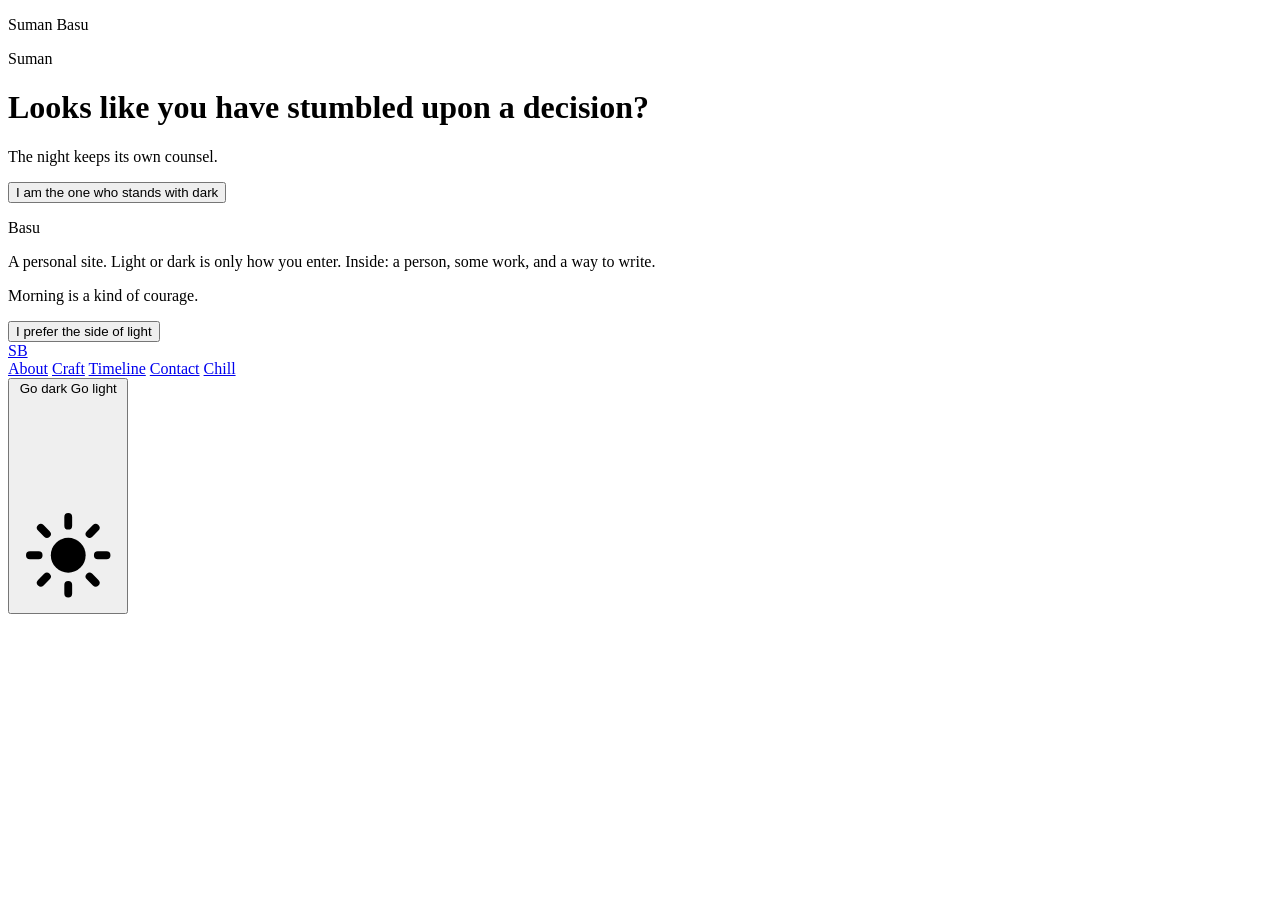
==== personal/index.html @ ae015542 "Add personal website structure and content" ====
<!DOCTYPE html>
<html lang="en">
  <head>
    <meta charset="UTF-8" />
    <meta name="viewport" content="width=device-width, initial-scale=1.0" />
    <meta
      name="description"
      content="Suman Basu - software test engineer in Kolkata. Automation, a little theatre, and the habit of asking better questions."
    />
    <meta name="theme-color" content="#000000" />
    <title>Suman Basu</title>
    <link rel="preconnect" href="https://fonts.googleapis.com" />
    <link rel="preconnect" href="https://fonts.gstatic.com" crossorigin />
    <link
      href="https://fonts.googleapis.com/css2?family=Fraunces:ital,opsz,wght@0,9..144,400;0,9..144,500;0,9..144,600;1,9..144,400&family=Outfit:wght@300;400;500;600&display=swap"
      rel="stylesheet"
    />
    <link rel="icon" href="favicon.svg" type="image/svg+xml" />
    <link rel="stylesheet" href="styles.css" />
    <noscript>
      <style>
        body.gate-open {
          overflow: auto;
          height: auto;
        }
        body.gate-open .nav {
          display: grid;
        }
        .gate {
          display: none !important;
        }
        .site[hidden] {
          display: block !important;
        }
        :root {
          --bg: #f4f1ea;
          --bg-elevated: #fffdf8;
          --text: #14110e;
          --muted: #5c574f;
          --line: #ddd6c8;
          --accent: #9a3b24;
          --shadow: rgba(20, 17, 14, 0.08);
        }
      </style>
    </noscript>
  </head>
  <body class="gate-open">
    <div id="gate" class="gate" role="dialog" aria-modal="true" aria-labelledby="gate-question">
      <div class="gate__panel gate__panel--dark">
        <div class="gate__intro">
          <p class="gate__name-full">Suman Basu</p>
          <p class="gate__given" aria-hidden="true">Suman</p>
          <h1 id="gate-question" class="gate__question">
            Looks like you have stumbled upon a decision?
          </h1>
        </div>
        <div class="gate__controls gate__controls--dark">
          <p class="gate__aside">The night keeps its own counsel.</p>
          <button class="gate__choice" type="button" data-theme="dark">
            I am the one who stands with dark
          </button>
        </div>
      </div>
      <div class="gate__panel gate__panel--light">
        <div class="gate__intro">
          <p class="gate__family" aria-hidden="true">Basu</p>
          <p class="gate__hint">
            A personal site. Light or dark is only how you enter. Inside: a person,
            some work, and a way to write.
          </p>
        </div>
        <div class="gate__controls gate__controls--light">
          <p class="gate__aside">Morning is a kind of courage.</p>
          <button class="gate__choice" type="button" data-theme="light">
            I prefer the side of light
          </button>
        </div>
      </div>
    </div>

    <header class="nav">
      <a class="nav__mark" href="#intro" aria-label="Suman Basu, home">SB</a>
      <nav class="nav__links" aria-label="Primary">
        <a href="#about">About</a>
        <a href="#craft">Craft</a>
        <a href="#timeline">Timeline</a>
        <a href="#contact">Contact</a>
        <a href="#chill">Chill</a>
      </nav>
      <div class="nav__actions">
        <button class="theme-toggle" type="button" aria-label="Switch theme">
          <span class="theme-toggle__on-light">Go dark</span>
          <span class="theme-toggle__on-dark">Go light</span>
          <svg class="theme-toggle__icon theme-toggle__icon--moon" viewBox="0 0 24 24" aria-hidden="true">
            <path fill="currentColor" d="M16.4 3.1A8.8 8.8 0 1 1 4.7 16.3 7.2 7.2 0 0 0 16.4 3.1Z" />
          </svg>
          <svg class="theme-toggle__icon theme-toggle__icon--sun" viewBox="0 0 24 24" aria-hidden="true">
            <circle cx="12" cy="12" r="4" fill="currentColor" />
            <path
              fill="none"
              stroke="currentColor"
              stroke-linecap="round"
              stroke-width="1.8"
              d="M12 3.2v2M12 18.8v2M3.2 12h2M18.8 12h2M5.7 5.7l1.4 1.4M16.9 16.9l1.4 1.4M18.3 5.7l-1.4 1.4M7.1 16.9l-1.4 1.4"
            />
          </svg>
        </button>
      </div>
    </header>

    <div id="site" class="site" hidden>
      <a class="skip-link" href="#intro">Skip to content</a>

      <main>
        <section id="intro" class="intro">
          <p class="intro__eyebrow">Software Test Engineer · still a person</p>
          <h1 class="intro__name">Suman Basu</h1>
          <p class="intro__lede">
            I ask software the questions it hoped nobody would. Five years of test
            automation - healthcare, insurance, the quiet work of making sure the
            important stuff actually works. You already made a choice to get here.
            That is a good start.
          </p>
        </section>

        <section id="about" class="section">
          <div class="section__index" aria-hidden="true">01</div>
          <div class="section__body">
            <h2>The person in the room</h2>
            <p>
              Charm, to me, is not a costume. It is paying attention - to a sentence,
              a screen, a case that only fails on Thursdays. I work from Kolkata, on
              systems people actually depend on. I like jokes that arrive a half-beat
              late, and failures that arrive for a reason.
            </p>
            <p>
              One side of me wants to take a product apart until the mechanism is
              obvious. The other wants to leave a little mystery in the room. If you
              picked light or dark at the door, you already met that split.
            </p>
          </div>
        </section>

        <section id="craft" class="section">
          <div class="section__index" aria-hidden="true">02</div>
          <div class="section__body">
            <h2>What I bring</h2>
            <p class="section__lead">
              Habits that travel. They work on software. They also work on rooms full of people.
            </p>
            <ul class="talents">
              <li>
                <h3>Social engineering</h3>
                <p>
                  The legal kind. Reading a room, finding the real objection, getting a sceptical
                  person to move without making a scene. People are a system. I pay attention
                  to that one too - which is most of management, whether or not anyone
                  prints the title yet.
                </p>
              </li>
              <li>
                <h3>Taste</h3>
                <p>
                  Type, colour, silence. I care how a thing feels before it explains itself -
                  a product, a deck, a sentence. I will argue for one good typeface over five
                  mediocre ones, and for a release that does not look like it was in a hurry.
                </p>
              </li>
              <li>
                <h3>Quality, as a people problem</h3>
                <p>
                  Tests matter. Mentoring matters more. I would rather teach a team to catch
                  the crack than be the only person who can. The work is half automation,
                  half getting a date to become honest.
                </p>
              </li>
              <li>
                <h3>A voice</h3>
                <p>
                  Words with a temperature. I would rather a site - or a report, or a standup -
                  sound like someone than like a template that escaped a conference booth.
                </p>
              </li>
            </ul>
          </div>
        </section>

        <section id="timeline" class="section">
          <div class="section__index" aria-hidden="true">03</div>
          <div class="section__body">
            <h2>Timeline</h2>
            <p class="section__lead">
              A few rooms I have already been in. In order, more or less.
            </p>
            <ol class="timeline">
              <li>
                <span class="timeline__year">2017</span>
                <span class="timeline__marker" aria-hidden="true"></span>
                <h3>JPBS, Kolkata</h3>
                <p>The first diploma. Boards, then a little air. The syllabus stopped being the whole world.</p>
              </li>
              <li>
                <span class="timeline__year">2017–21</span>
                <span class="timeline__marker" aria-hidden="true"></span>
                <h3>IEM, Kolkata</h3>
                <p>B.Tech in Electronics and Communication. I studied signals. I ended up testing systems.</p>
              </li>
              <li>
                <span class="timeline__year">2021</span>
                <span class="timeline__marker" aria-hidden="true"></span>
                <h3>Cognizant</h3>
                <p>Insurance platforms. Selenium, long regressions, data that had to be true.</p>
              </li>
              <li>
                <span class="timeline__year">Now</span>
                <span class="timeline__marker" aria-hidden="true"></span>
                <h3>Cozeva</h3>
                <p>Healthcare. Automation, mentoring, and keeping quality in the release, not after it.</p>
              </li>
            </ol>
          </div>
        </section>

        <section id="contact" class="section">
          <div class="section__index" aria-hidden="true">04</div>
          <div class="section__body">
            <h2>If you would like to talk</h2>
            <p>
              A role, a bug, a half-formed idea - I answer to all three. Email is the
              civilised door. LinkedIn if you prefer the slightly less civilised one.
              The PDF is for the people who still need a document.
            </p>
            <div class="contact-links">
              <a class="contact-link" href="mailto:sumanbasu162@gmail.com">sumanbasu162@gmail.com</a>
              <a class="contact-link" href="https://linkedin.com/in/sumanbasu162">linkedin.com/in/sumanbasu162</a>
              <a class="contact-link" href="https://github.com/SumanBasu">github.com/SumanBasu</a>
              <a
                class="contact-link"
                href="assets/suman-basu-resume.pdf"
                download="Suman_Basu_Software_Test_Engineer_Resume.pdf"
              >Résumé, as a PDF</a>
            </div>
          </div>
        </section>

        <section id="chill" class="section section--last">
          <div class="section__index" aria-hidden="true">05</div>
          <div class="section__body">
            <h2>Chill</h2>
            <p class="section__lead">
              The interview can wait. A small game, if your shoulders have gone up.
            </p>
            <div class="chill-picks">
              <button type="button" class="chill-pick" data-game="dxball">
                <h3>DX-Ball</h3>
                <p>A paddle, a ball, some bricks. Mouse or a finger. Do not think about sprints.</p>
              </button>
              <button type="button" class="chill-pick" data-game="mines">
                <h3>Minesweeper</h3>
                <p>Nine by nine. Right-click or a long press to flag. Logic, with a little luck.</p>
              </button>
            </div>
            <div class="chill-stage" hidden>
              <div class="chill-bar">
                <p class="chill-status" aria-live="polite"></p>
                <div class="chill-bar__actions">
                  <button type="button" class="chill-play">Play</button>
                  <button type="button" class="chill-reset" hidden>Again</button>
                  <button type="button" class="chill-close">Put it away</button>
                </div>
              </div>
              <div class="chill-board"></div>
            </div>
          </div>
        </section>
      </main>

      <footer class="footer">
        <p>Suman Basu · Kolkata · Still choosing, on purpose</p>
      </footer>
    </div>

    <script src="script.js"></script>
    <script src="games.js"></script>
  </body>
</html>
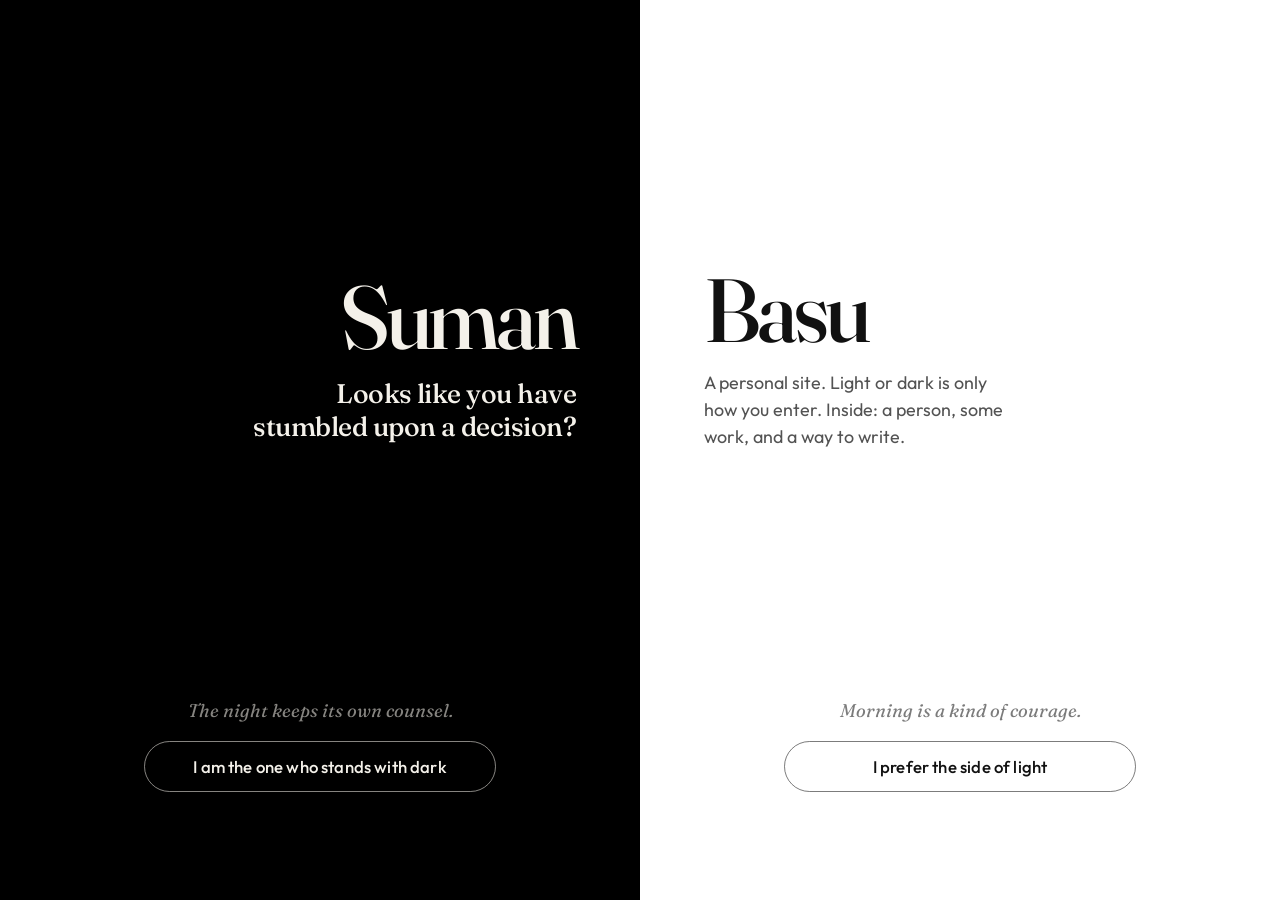
==== commit f9830dc9: "Add landing and work pages with associated styles and scripts - Introduced index.html for the landin" ====
--- a/personal/index.html
+++ b/personal/index.html
@@ -5,18 +5,18 @@
     <meta name="viewport" content="width=device-width, initial-scale=1.0" />
     <meta
       name="description"
-      content="Suman Basu - software test engineer in Kolkata. Automation, a little theatre, and the habit of asking better questions."
+      content="Suman Basu, the personal side - a software test engineer in Kolkata with opinions about type, taste, and a game or two."
     />
     <meta name="theme-color" content="#000000" />
-    <title>Suman Basu</title>
+    <title>Suman Basu · Personal</title>
     <link rel="preconnect" href="https://fonts.googleapis.com" />
     <link rel="preconnect" href="https://fonts.gstatic.com" crossorigin />
     <link
       href="https://fonts.googleapis.com/css2?family=Fraunces:ital,opsz,wght@0,9..144,400;0,9..144,500;0,9..144,600;1,9..144,400&family=Outfit:wght@300;400;500;600&display=swap"
       rel="stylesheet"
     />
-    <link rel="icon" href="favicon.svg" type="image/svg+xml" />
-    <link rel="stylesheet" href="styles.css" />
+    <link rel="icon" href="../favicon.svg" type="image/svg+xml" />
+    <link rel="stylesheet" href="../styles.css" />
     <noscript>
       <style>
         body.gate-open {
@@ -88,11 +88,12 @@
         <a href="#chill">Chill</a>
       </nav>
       <div class="nav__actions">
+        <a class="nav__cross" href="../work/">Work</a>
         <button class="theme-toggle" type="button" aria-label="Switch theme">
           <span class="theme-toggle__on-light">Go dark</span>
           <span class="theme-toggle__on-dark">Go light</span>
           <svg class="theme-toggle__icon theme-toggle__icon--moon" viewBox="0 0 24 24" aria-hidden="true">
-            <path fill="currentColor" d="M16.4 3.1A8.8 8.8 0 1 1 4.7 16.3 7.2 7.2 0 0 0 16.4 3.1Z" />
+            <path fill="currentColor" d="M21 12.79A9 9 0 1 1 11.21 3 7 7 0 0 0 21 12.79Z" />
           </svg>
           <svg class="theme-toggle__icon theme-toggle__icon--sun" viewBox="0 0 24 24" aria-hidden="true">
             <circle cx="12" cy="12" r="4" fill="currentColor" />
@@ -228,7 +229,9 @@
             <p>
               A role, a bug, a half-formed idea - I answer to all three. Email is the
               civilised door. LinkedIn if you prefer the slightly less civilised one.
-              The PDF is for the people who still need a document.
+              The PDF is for the people who still need a document. If you came here to
+              hire rather than to browse, <a href="../work/">the work version of this site</a>
+              is the one you want.
             </p>
             <div class="contact-links">
               <a class="contact-link" href="mailto:sumanbasu162@gmail.com">sumanbasu162@gmail.com</a>
@@ -236,7 +239,7 @@
               <a class="contact-link" href="https://github.com/SumanBasu">github.com/SumanBasu</a>
               <a
                 class="contact-link"
-                href="assets/suman-basu-resume.pdf"
+                href="../assets/suman-basu-resume.pdf"
                 download="Suman_Basu_Software_Test_Engineer_Resume.pdf"
               >Résumé, as a PDF</a>
             </div>
@@ -277,10 +280,14 @@
 
       <footer class="footer">
         <p>Suman Basu · Kolkata · Still choosing, on purpose</p>
+        <p class="footer__links">
+          <a href="../">The door</a>
+          <a href="../work/">The work</a>
+        </p>
       </footer>
     </div>
 
-    <script src="script.js"></script>
-    <script src="games.js"></script>
+    <script src="../script.js"></script>
+    <script src="../games.js"></script>
   </body>
 </html>
--- a/styles.css
+++ b/styles.css
@@ -0,0 +1,1102 @@
+*,
+*::before,
+*::after {
+  box-sizing: border-box;
+}
+
+html {
+  scroll-behavior: smooth;
+  overflow-x: clip;
+}
+
+html,
+body {
+  margin: 0;
+  min-height: 100%;
+  max-width: 100%;
+}
+
+body {
+  font-family: Outfit, system-ui, sans-serif;
+  font-weight: 400;
+  line-height: 1.6;
+  background: #000;
+  color: #fff;
+  -webkit-font-smoothing: antialiased;
+  text-rendering: optimizeLegibility;
+}
+
+body.gate-open {
+  overflow: hidden;
+  height: 100%;
+}
+
+body.gate-open .nav {
+  display: none;
+}
+
+body:not(.gate-open) {
+  background: var(--bg);
+  color: var(--text);
+}
+
+img,
+svg {
+  display: block;
+  max-width: 100%;
+}
+
+button,
+a {
+  font: inherit;
+}
+
+:root[data-theme="light"] {
+  --bg: #f4f1ea;
+  --bg-elevated: #fffdf8;
+  --text: #14110e;
+  --muted: #5c574f;
+  --line: #ddd6c8;
+  --accent: #9a3b24;
+  --shadow: rgba(20, 17, 14, 0.08);
+  color-scheme: light;
+}
+
+:root[data-theme="dark"] {
+  --bg: #0b0b0b;
+  --bg-elevated: #141414;
+  --text: #f3eee6;
+  --muted: #a39c91;
+  --line: #2a2a2a;
+  --accent: #d4a574;
+  --shadow: rgba(0, 0, 0, 0.4);
+  color-scheme: dark;
+}
+
+.gate {
+  position: fixed;
+  inset: 0;
+  z-index: 40;
+  display: grid;
+  grid-template-columns: 1fr 1fr;
+  isolation: isolate;
+  overflow: hidden;
+  transition:
+    grid-template-columns 0.9s cubic-bezier(0.76, 0, 0.24, 1),
+    grid-template-rows 0.9s cubic-bezier(0.76, 0, 0.24, 1);
+}
+
+.gate.is-choosing-dark {
+  grid-template-columns: 1fr 0fr;
+}
+
+.gate.is-choosing-light {
+  grid-template-columns: 0fr 1fr;
+}
+
+.gate.is-gone {
+  opacity: 0;
+  pointer-events: none;
+  transition: opacity 0.5s ease;
+}
+
+@media (hover: hover) and (pointer: fine) {
+  .gate:has(.gate__panel--dark:hover):not(.is-locked) {
+    grid-template-columns: 1.22fr 0.78fr;
+  }
+
+  .gate:has(.gate__panel--light:hover):not(.is-locked) {
+    grid-template-columns: 0.78fr 1.22fr;
+  }
+}
+
+.gate__panel {
+  position: relative;
+  display: flex;
+  flex-direction: column;
+  justify-content: center;
+  min-width: 0;
+  min-height: 0;
+  overflow: hidden;
+  padding: 8vh 5vw 28vh;
+}
+
+.gate__panel--dark {
+  background: #000;
+  color: #f4f1ea;
+}
+
+.gate__panel--light {
+  background: #fff;
+  color: #111;
+}
+
+.gate__intro {
+  width: min(100%, 22rem);
+  transition: opacity 0.4s ease, transform 0.6s ease;
+}
+
+.gate__panel--dark .gate__intro {
+  align-self: flex-end;
+  text-align: right;
+}
+
+.gate__panel--light .gate__intro {
+  align-self: flex-start;
+  text-align: left;
+}
+
+.gate__name-full {
+  position: absolute;
+  width: 1px;
+  height: 1px;
+  overflow: hidden;
+  clip: rect(0 0 0 0);
+  white-space: nowrap;
+}
+
+.gate__given,
+.gate__family {
+  margin: 0 0 1.15rem;
+  font-family: Fraunces, Georgia, serif;
+  font-size: clamp(2.6rem, 7vw, 6.2rem);
+  font-weight: 500;
+  letter-spacing: -0.045em;
+  line-height: 0.92;
+}
+
+.gate.is-locked .gate__intro {
+  opacity: 0;
+  transform: translateY(10px);
+  transition: opacity 0.4s ease, transform 0.6s ease;
+}
+
+.gate__question {
+  margin: 0;
+  font-family: Fraunces, Georgia, serif;
+  font-size: clamp(1.35rem, 2.1vw, 1.9rem);
+  font-weight: 500;
+  font-optical-sizing: auto;
+  line-height: 1.25;
+  letter-spacing: -0.02em;
+  text-wrap: balance;
+}
+
+.gate__hint {
+  margin: 0;
+  max-width: 26ch;
+  font-family: Outfit, system-ui, sans-serif;
+  font-size: clamp(0.98rem, 1.4vw, 1.15rem);
+  font-weight: 400;
+  line-height: 1.5;
+  opacity: 0.72;
+}
+
+.gate__controls {
+  position: absolute;
+  left: 0;
+  right: 0;
+  bottom: 12vh;
+  z-index: 3;
+  display: flex;
+  flex-direction: column;
+  align-items: center;
+  width: 100%;
+  min-width: 0;
+  padding: 0 clamp(0.75rem, 6%, 1.5rem);
+  box-sizing: border-box;
+  pointer-events: none;
+  container-type: inline-size;
+}
+
+.gate__controls--dark {
+  color: #f4f1ea;
+}
+
+.gate__controls--light {
+  color: #111;
+}
+
+.gate__aside {
+  box-sizing: border-box;
+  width: 100%;
+  max-width: 18rem;
+  min-width: 0;
+  margin: 0 0 1.1rem;
+  padding: 0 0.35rem;
+  font-family: Fraunces, Georgia, serif;
+  font-size: clamp(0.72rem, 4.6cqi, 1.15rem);
+  font-style: italic;
+  font-weight: 400;
+  line-height: 1.35;
+  text-align: center;
+  text-wrap: balance;
+  overflow-wrap: break-word;
+  opacity: 0.55;
+  transition: opacity 0.4s ease, transform 0.9s cubic-bezier(0.76, 0, 0.24, 1);
+}
+
+.gate.is-locked .gate__aside {
+  opacity: 0;
+  transform: translateY(12px);
+}
+
+.gate__choice {
+  appearance: none;
+  pointer-events: auto;
+  cursor: pointer;
+  box-sizing: border-box;
+  width: 100%;
+  max-width: 22rem;
+  min-width: 0;
+  padding: 0.85rem clamp(0.65rem, 4cqi, 1.25rem);
+  border-radius: 999px;
+  background: transparent;
+  font-size: clamp(0.72rem, 4.8cqi, 1.05rem);
+  font-weight: 500;
+  letter-spacing: 0.01em;
+  line-height: 1.3;
+  text-wrap: balance;
+  overflow-wrap: break-word;
+  hyphens: auto;
+  transition:
+    background 0.25s ease,
+    color 0.25s ease,
+    transform 0.25s ease,
+    opacity 0.6s ease;
+}
+
+.gate__controls--dark .gate__choice {
+  border: 1px solid rgba(244, 241, 234, 0.55);
+  color: #f4f1ea;
+}
+
+.gate__controls--light .gate__choice {
+  border: 1px solid rgba(17, 17, 17, 0.55);
+  color: #111;
+}
+
+.gate__controls--dark .gate__choice:hover,
+.gate__controls--dark .gate__choice:focus-visible {
+  background: #f4f1ea;
+  color: #000;
+}
+
+.gate__controls--light .gate__choice:hover,
+.gate__controls--light .gate__choice:focus-visible {
+  background: #111;
+  color: #fff;
+}
+
+.gate__choice:focus-visible {
+  outline: 2px solid currentColor;
+  outline-offset: 4px;
+}
+
+.gate__choice:active {
+  transform: scale(0.98);
+}
+
+.gate.is-locked .gate__choice {
+  opacity: 0;
+  pointer-events: none;
+}
+
+.site {
+  min-height: 100vh;
+  width: 100%;
+  background: var(--bg);
+  color: var(--text);
+  animation: site-in 0.9s ease both;
+}
+
+.site[hidden] {
+  display: none;
+}
+
+@keyframes site-in {
+  from {
+    opacity: 0;
+  }
+  to {
+    opacity: 1;
+  }
+}
+
+.skip-link {
+  position: absolute;
+  left: 1rem;
+  top: -4rem;
+  z-index: 50;
+  padding: 0.6rem 0.9rem;
+  background: var(--text);
+  color: var(--bg);
+  text-decoration: none;
+}
+
+.skip-link:focus {
+  top: 1rem;
+}
+
+.nav {
+  position: sticky;
+  top: 0;
+  z-index: 10;
+  display: grid;
+  grid-template-columns: auto 1fr auto;
+  align-items: center;
+  gap: 0.75rem 1.25rem;
+  padding: 1rem 6vw;
+  background: color-mix(in srgb, var(--bg) 86%, transparent);
+  backdrop-filter: blur(16px);
+  border-bottom: 1px solid var(--line);
+}
+
+.nav__mark {
+  font-family: Fraunces, Georgia, serif;
+  font-size: 1.15rem;
+  font-weight: 600;
+  letter-spacing: 0.08em;
+  color: var(--text);
+  text-decoration: none;
+}
+
+.nav__links {
+  display: flex;
+  flex-wrap: wrap;
+  gap: 0.85rem 1.15rem;
+  justify-content: flex-end;
+}
+
+.nav__links a {
+  color: var(--muted);
+  text-decoration: none;
+  font-size: 0.92rem;
+  font-weight: 500;
+}
+
+.nav__links a:hover,
+.nav__links a:focus-visible {
+  color: var(--text);
+}
+
+.nav__cross {
+  padding: 0.42rem 0.85rem;
+  border: 1px solid var(--line);
+  border-radius: 999px;
+  background: var(--bg-elevated);
+  color: var(--accent);
+  font-size: 0.8rem;
+  font-weight: 500;
+  text-decoration: none;
+  white-space: nowrap;
+}
+
+.nav__cross:hover,
+.nav__cross:focus-visible {
+  border-color: var(--accent);
+}
+
+.nav__actions {
+  display: flex;
+  align-items: center;
+  gap: 0.6rem;
+}
+
+.theme-toggle {
+  appearance: none;
+  cursor: pointer;
+  border: 1px solid var(--line);
+  background: var(--bg-elevated);
+  color: var(--text);
+  border-radius: 999px;
+  padding: 0.45rem 0.85rem;
+  font-size: 0.78rem;
+  font-weight: 500;
+  letter-spacing: 0.02em;
+}
+
+.theme-toggle:hover,
+.theme-toggle:focus-visible {
+  border-color: var(--text);
+}
+
+.theme-toggle:focus-visible,
+.nav__links a:focus-visible,
+.contact-link:focus-visible {
+  outline: 2px solid var(--accent);
+  outline-offset: 3px;
+}
+
+:root[data-theme="light"] .theme-toggle__on-dark,
+:root[data-theme="dark"] .theme-toggle__on-light,
+.theme-toggle__icon {
+  display: none;
+}
+
+.theme-toggle__icon {
+  width: 1.15rem;
+  height: 1.15rem;
+}
+
+.intro {
+  padding: 14vh 6vw 12vh;
+  max-width: min(68rem, 100%);
+}
+
+.intro__eyebrow {
+  margin: 0 0 1.25rem;
+  font-size: 0.8rem;
+  font-weight: 500;
+  letter-spacing: 0.18em;
+  text-transform: uppercase;
+  color: var(--muted);
+  overflow-wrap: anywhere;
+}
+
+.intro__name {
+  margin: 0;
+  font-family: Fraunces, Georgia, serif;
+  font-size: clamp(3.4rem, 10vw, 8.5rem);
+  font-weight: 500;
+  letter-spacing: -0.045em;
+  line-height: 0.92;
+}
+
+.intro__name:focus {
+  outline: none;
+}
+
+.intro__lede {
+  max-width: 36rem;
+  margin: 2rem 0 0;
+  font-size: clamp(1.05rem, 2vw, 1.3rem);
+  color: var(--muted);
+}
+
+.section {
+  display: grid;
+  grid-template-columns: minmax(4rem, 8rem) minmax(0, 1fr);
+  gap: 1.5rem 2.5rem;
+  padding: 5.5rem 6vw;
+  border-top: 1px solid var(--line);
+}
+
+.section--last {
+  padding-bottom: 8rem;
+}
+
+.section__index {
+  font-family: Fraunces, Georgia, serif;
+  font-size: 1.1rem;
+  color: var(--accent);
+  padding-top: 0.35rem;
+}
+
+.section h2 {
+  margin: 0 0 1.25rem;
+  font-family: Fraunces, Georgia, serif;
+  font-size: clamp(1.8rem, 3.5vw, 2.7rem);
+  font-weight: 500;
+  letter-spacing: -0.03em;
+  line-height: 1.15;
+}
+
+.section p {
+  margin: 0 0 1.1rem;
+  max-width: 42rem;
+  color: var(--muted);
+  font-size: 1.05rem;
+}
+
+.section__lead {
+  margin-bottom: 2rem;
+}
+
+.section p a {
+  color: var(--text);
+  text-decoration: none;
+  border-bottom: 1px solid var(--accent);
+}
+
+.section p a:hover,
+.section p a:focus-visible {
+  color: var(--accent);
+}
+
+.talents {
+  display: grid;
+  grid-template-columns: repeat(2, minmax(0, 1fr));
+  gap: 1.25rem;
+  margin: 0;
+  padding: 0;
+  list-style: none;
+}
+
+.talents li {
+  padding: 1.4rem 1.35rem 1.25rem;
+  background: var(--bg-elevated);
+  border: 1px solid var(--line);
+  border-radius: 1rem;
+  box-shadow: 0 12px 30px var(--shadow);
+}
+
+.talents h3 {
+  margin: 0 0 0.55rem;
+  font-family: Fraunces, Georgia, serif;
+  font-size: 1.25rem;
+  font-weight: 500;
+}
+
+.talents p {
+  margin: 0;
+  font-size: 0.98rem;
+}
+
+.timeline {
+  --year-width: 6.5rem;
+  --dot: 0.7rem;
+  --gap: 1.15rem;
+  --title-size: clamp(1.45rem, 3vw, 2rem);
+  --title-lh: 1.15;
+  --line-x: calc(var(--year-width) + var(--gap) + (var(--dot) / 2));
+  position: relative;
+  margin: 0.5rem 0 0;
+  padding: 0;
+  list-style: none;
+}
+
+.timeline::before {
+  content: "";
+  position: absolute;
+  left: var(--line-x);
+  top: calc(var(--title-size) * var(--title-lh) / 2);
+  bottom: calc(var(--title-size) * var(--title-lh) / 2);
+  width: 1px;
+  background: var(--line);
+  transform: translateX(-50%);
+}
+
+.timeline li {
+  display: grid;
+  grid-template-columns: var(--year-width) var(--dot) minmax(0, 1fr);
+  grid-template-areas:
+    "year marker title"
+    ". . note";
+  column-gap: var(--gap);
+  row-gap: 0.4rem;
+  align-items: center;
+  padding-bottom: 2.35rem;
+}
+
+.timeline li:last-child {
+  padding-bottom: 0;
+}
+
+.timeline__year {
+  grid-area: year;
+  color: var(--muted);
+  font-size: 0.88rem;
+  font-weight: 500;
+  font-variant-numeric: tabular-nums;
+  letter-spacing: 0.02em;
+  line-height: var(--title-lh);
+  text-align: right;
+}
+
+.timeline__marker {
+  grid-area: marker;
+  width: var(--dot);
+  height: var(--dot);
+  border: 2px solid var(--accent);
+  border-radius: 50%;
+  background: var(--bg);
+  justify-self: center;
+  z-index: 1;
+}
+
+.timeline li:last-child .timeline__marker {
+  background: var(--accent);
+}
+
+.timeline h3 {
+  grid-area: title;
+  margin: 0;
+  font-family: Fraunces, Georgia, serif;
+  font-size: var(--title-size);
+  font-weight: 500;
+  letter-spacing: -0.02em;
+  line-height: var(--title-lh);
+}
+
+.timeline p {
+  grid-area: note;
+  margin: 0;
+  max-width: 36rem;
+}
+
+.contact-links {
+  display: flex;
+  flex-direction: column;
+  align-items: flex-start;
+  gap: 0.55rem;
+  margin-top: 1.35rem;
+}
+
+.contact-link {
+  display: inline-block;
+  max-width: 100%;
+  color: var(--text);
+  font-family: Fraunces, Georgia, serif;
+  font-size: clamp(1.2rem, 2.6vw, 1.75rem);
+  text-decoration: none;
+  border-bottom: 1px solid var(--accent);
+  overflow-wrap: anywhere;
+}
+
+.contact-link:hover {
+  color: var(--accent);
+}
+
+.chill-picks {
+  display: grid;
+  grid-template-columns: repeat(2, minmax(0, 1fr));
+  gap: 1.25rem;
+  margin: 0 0 1.5rem;
+  padding: 0;
+}
+
+.chill-pick {
+  appearance: none;
+  cursor: pointer;
+  text-align: left;
+  padding: 1.4rem 1.35rem 1.25rem;
+  background: var(--bg-elevated);
+  border: 1px solid var(--line);
+  border-radius: 1rem;
+  color: inherit;
+  box-shadow: 0 12px 30px var(--shadow);
+}
+
+.chill-pick:hover,
+.chill-pick:focus-visible {
+  border-color: var(--text);
+}
+
+.chill-pick h3 {
+  margin: 0 0 0.55rem;
+  font-family: Fraunces, Georgia, serif;
+  font-size: 1.25rem;
+  font-weight: 500;
+}
+
+.chill-pick p {
+  margin: 0;
+  font-size: 0.98rem;
+}
+
+.chill-stage {
+  padding: 1rem 1rem 1.15rem;
+  background: var(--bg-elevated);
+  border: 1px solid var(--line);
+  border-radius: 1rem;
+}
+
+.chill-stage[hidden] {
+  display: none;
+}
+
+.chill-bar {
+  display: flex;
+  flex-wrap: wrap;
+  align-items: center;
+  justify-content: space-between;
+  gap: 0.7rem 1rem;
+  margin-bottom: 0.9rem;
+}
+
+.chill-status {
+  margin: 0;
+  color: var(--muted);
+  font-size: 0.95rem;
+}
+
+.chill-bar__actions {
+  display: flex;
+  gap: 0.5rem;
+}
+
+.chill-reset,
+.chill-close,
+.chill-play {
+  appearance: none;
+  cursor: pointer;
+  border: 1px solid var(--line);
+  background: var(--bg);
+  color: var(--text);
+  border-radius: 999px;
+  padding: 0.4rem 0.85rem;
+  font-size: 0.78rem;
+  font-weight: 500;
+}
+
+.chill-play {
+  background: var(--text);
+  color: var(--bg);
+  border-color: var(--text);
+}
+
+.chill-reset:hover,
+.chill-close:hover,
+.chill-play:hover,
+.chill-reset:focus-visible,
+.chill-close:focus-visible,
+.chill-play:focus-visible,
+.chill-pick:focus-visible {
+  outline: 2px solid var(--accent);
+  outline-offset: 3px;
+}
+
+.chill-board {
+  display: flex;
+  justify-content: center;
+}
+
+.chill-lobby {
+  padding: 2.2rem 1rem;
+  text-align: center;
+  color: var(--muted);
+}
+
+.chill-lobby p {
+  margin: 0;
+}
+
+.dx-canvas {
+  display: block;
+  max-width: 100%;
+  border-radius: 0.6rem;
+  touch-action: none;
+  cursor: none;
+}
+
+.minefield {
+  display: grid;
+  grid-template-columns: repeat(var(--size, 9), 2rem);
+  gap: 3px;
+}
+
+.mine-cell {
+  appearance: none;
+  width: 2rem;
+  height: 2rem;
+  padding: 0;
+  border: 1px solid var(--line);
+  border-radius: 0.28rem;
+  background: var(--bg);
+  color: var(--text);
+  font-family: Outfit, system-ui, sans-serif;
+  font-size: 0.85rem;
+  font-weight: 600;
+  cursor: pointer;
+}
+
+.mine-cell.is-open {
+  background: color-mix(in srgb, var(--bg) 70%, var(--line));
+  cursor: default;
+}
+
+.mine-cell.is-flag {
+  color: var(--accent);
+}
+
+.mine-cell.is-mine {
+  background: var(--accent);
+  color: var(--bg);
+}
+
+.mine-cell[data-n="1"] { color: #3d6ea8; }
+.mine-cell[data-n="2"] { color: #3f8a5a; }
+.mine-cell[data-n="3"] { color: #c45c3a; }
+.mine-cell[data-n="4"] { color: #6b4ea8; }
+.mine-cell[data-n="5"] { color: #9a3b24; }
+.mine-cell[data-n="6"] { color: #2a8a8a; }
+.mine-cell[data-n="7"] { color: var(--text); }
+.mine-cell[data-n="8"] { color: var(--muted); }
+
+.footer {
+  padding: 1.5rem 6vw 2.5rem;
+  border-top: 1px solid var(--line);
+  color: var(--muted);
+  font-size: 0.88rem;
+}
+
+.footer p {
+  margin: 0;
+}
+
+.footer__links {
+  display: flex;
+  flex-wrap: wrap;
+  gap: 1.25rem;
+  margin-top: 0.75rem;
+}
+
+.footer__links a {
+  color: var(--muted);
+  text-decoration: none;
+  border-bottom: 1px solid var(--line);
+}
+
+.footer__links a:hover,
+.footer__links a:focus-visible {
+  color: var(--accent);
+  border-bottom-color: var(--accent);
+}
+
+@media (max-width: 860px) {
+  .talents,
+  .chill-picks {
+    grid-template-columns: 1fr;
+  }
+
+  .nav {
+    position: fixed;
+    top: auto;
+    left: 50%;
+    right: auto;
+    bottom: max(1.15rem, calc(env(safe-area-inset-bottom) + 0.75rem));
+    z-index: 30;
+    width: calc(100% - 1.5rem);
+    max-width: 28rem;
+    transform: translateX(-50%) translateY(calc(100% + 2rem));
+    opacity: 0;
+    pointer-events: none;
+    visibility: hidden;
+    grid-template-columns: auto minmax(0, 1fr) auto;
+    gap: 0.25rem 0.35rem;
+    padding: 0.4rem 0.45rem 0.4rem 0.5rem;
+    background: color-mix(in srgb, var(--bg-elevated) 88%, transparent);
+    border: 1px solid var(--line);
+    border-radius: 999px;
+    box-shadow: 0 18px 40px var(--shadow);
+    backdrop-filter: blur(18px);
+    transition: transform 0.35s ease, opacity 0.35s ease, visibility 0.35s ease;
+  }
+
+  .nav.is-shown {
+    transform: translateX(-50%) translateY(0);
+    opacity: 1;
+    pointer-events: auto;
+    visibility: visible;
+  }
+
+  .nav__mark {
+    flex: 0 0 auto;
+    padding: 0.35rem 0.45rem;
+    font-size: 0.9rem;
+  }
+
+  .nav__cross {
+    padding: 0.38rem 0.7rem;
+    font-size: 0.75rem;
+  }
+
+  .nav__links {
+    justify-content: flex-start;
+    flex-wrap: nowrap;
+    gap: 0.1rem;
+    min-width: 0;
+    overflow-x: auto;
+    scrollbar-width: none;
+    -webkit-overflow-scrolling: touch;
+  }
+
+  .nav__links::-webkit-scrollbar {
+    display: none;
+  }
+
+  .nav__links a {
+    flex: 0 0 auto;
+    padding: 0.45rem 0.45rem;
+    border-radius: 999px;
+    font-size: 0.76rem;
+    white-space: nowrap;
+  }
+
+  .nav__actions {
+    gap: 0.35rem;
+  }
+
+  .theme-toggle {
+    width: 2.35rem;
+    height: 2.35rem;
+    padding: 0;
+    display: grid;
+    place-items: center;
+  }
+
+  .theme-toggle__on-light,
+  .theme-toggle__on-dark {
+    display: none;
+  }
+
+  .theme-toggle__icon {
+    display: block;
+  }
+
+  :root[data-theme="light"] .theme-toggle__icon--sun,
+  :root[data-theme="dark"] .theme-toggle__icon--moon {
+    display: none;
+  }
+
+  .site {
+    padding-bottom: 5.25rem;
+  }
+
+  html {
+    scroll-padding-bottom: 5.5rem;
+  }
+
+  .intro__eyebrow {
+    letter-spacing: 0.1em;
+  }
+
+  .intro__name {
+    font-size: clamp(2.6rem, 14vw, 3.8rem);
+  }
+}
+
+@media (max-width: 900px) {
+  .gate__controls {
+    bottom: 10vh;
+  }
+
+  .gate__aside {
+    margin-bottom: 0.85rem;
+  }
+
+  .gate__choice {
+    padding-block: 0.8rem;
+    border-radius: 1.35rem;
+  }
+
+  .gate__given,
+  .gate__family {
+    font-size: clamp(2.2rem, 8vw, 4.2rem);
+  }
+
+  .gate__question {
+    font-size: clamp(1.2rem, 2.6vw, 1.55rem);
+  }
+
+  .section {
+    grid-template-columns: 1fr;
+    gap: 0.35rem;
+    padding: 3.5rem 7vw;
+  }
+}
+
+@media (max-width: 719px) {
+  .gate {
+    grid-template-columns: 1fr;
+    grid-template-rows: 1fr 1fr;
+  }
+
+  .gate.is-choosing-dark,
+  .gate.is-choosing-light {
+    grid-template-columns: 1fr;
+  }
+
+  .gate.is-choosing-dark {
+    grid-template-rows: 1fr 0fr;
+  }
+
+  .gate.is-choosing-light {
+    grid-template-rows: 0fr 1fr;
+  }
+
+  .gate__controls {
+    padding: 0 7vw;
+  }
+
+  .gate__controls--dark {
+    top: 8%;
+    bottom: auto;
+  }
+
+  .gate__controls--light {
+    bottom: 7vh;
+  }
+
+  .gate__aside {
+    width: min(100%, 22rem);
+    font-size: clamp(0.85rem, 3.4vw, 1.15rem);
+  }
+
+  .gate__choice {
+    width: 100%;
+    max-width: 22rem;
+    padding: 0.9rem 1rem;
+    font-size: clamp(0.85rem, 3.6vw, 1rem);
+    border-radius: 1.35rem;
+  }
+
+  .gate__panel {
+    padding: 0 8vw;
+  }
+
+  .gate__panel--dark {
+    justify-content: center;
+    padding-top: 22vh;
+    padding-bottom: 8vh;
+  }
+
+  .gate__panel--light {
+    justify-content: flex-start;
+    padding-top: 8vh;
+    padding-bottom: 26vh;
+  }
+
+  .gate__panel--dark .gate__intro,
+  .gate__panel--light .gate__intro {
+    align-self: center;
+    text-align: center;
+    width: min(100%, 22rem);
+  }
+
+  .gate__name-full,
+  .gate__given,
+  .gate__family {
+    display: none;
+  }
+
+  .gate__question {
+    font-size: clamp(1.45rem, 6.4vw, 1.85rem);
+  }
+
+  .gate__hint {
+    max-width: none;
+    font-size: 0.95rem;
+  }
+}
+
+@media (prefers-reduced-motion: reduce) {
+  html {
+    scroll-behavior: auto;
+  }
+
+  .gate,
+  .gate__aside,
+  .gate__choice,
+  .gate__intro,
+  .gate__given,
+  .site,
+  .nav {
+    transition: none;
+  }
+
+  .site {
+    animation: none;
+  }
+}
